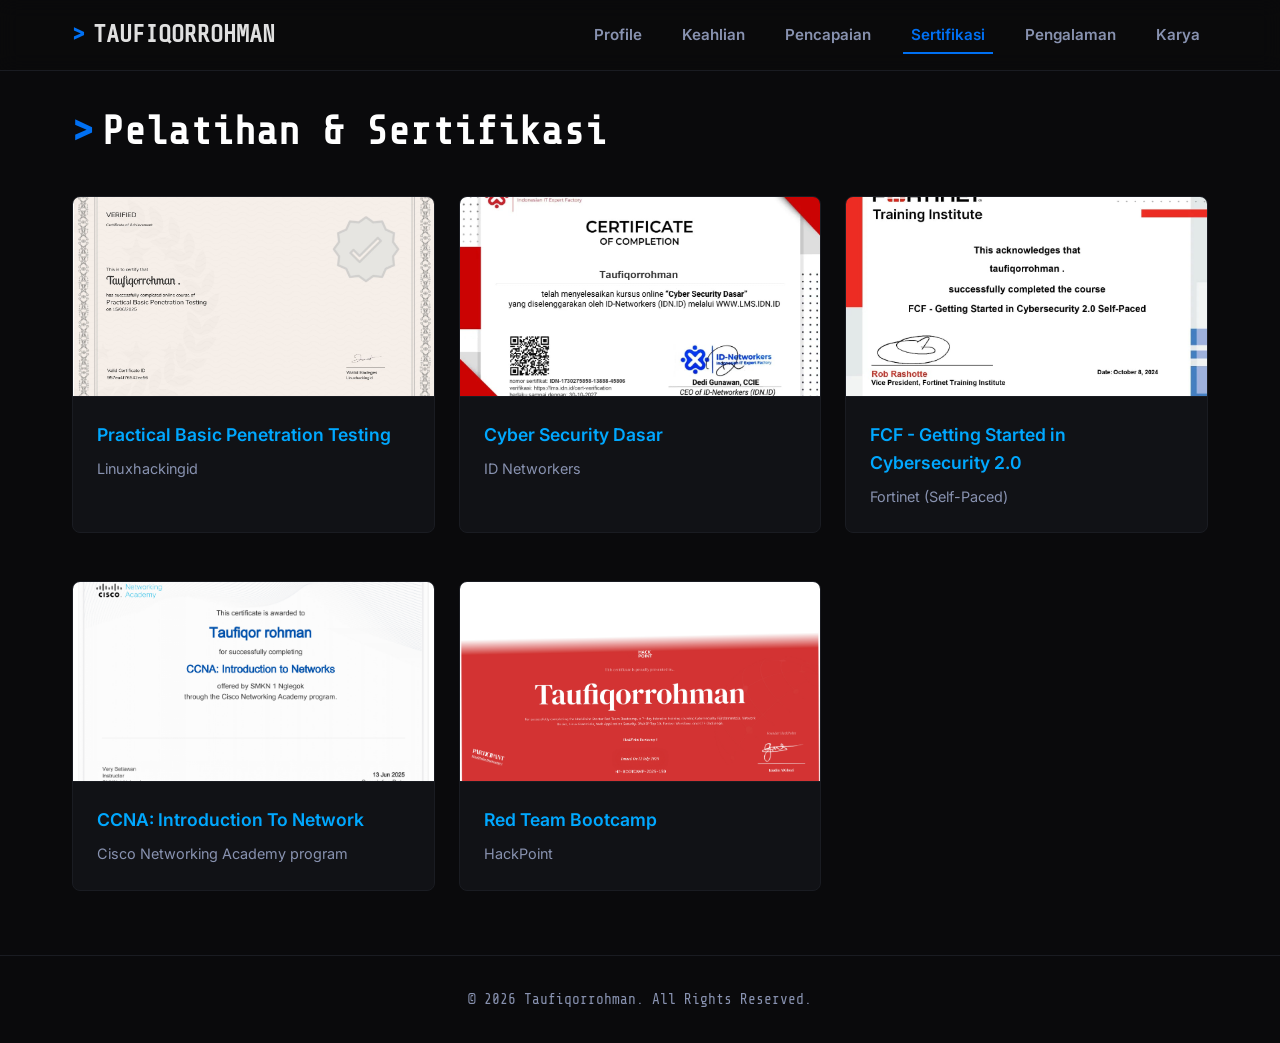
==== certificates.html @ 52c1dd0f "web portofolio" ====
<!DOCTYPE html>
<html lang="id">

<head>
    <meta charset="UTF-8">
    <meta name="viewport" content="width=device-width, initial-scale=1.0">
    <title>Taufiqorrohman | Sertifikasi</title>
    <link rel="stylesheet" href="style.css">
</head>

<body>
    <header class="header">
        <nav class="nav-container">
            <a href="index.html" class="logo"><span>></span> TAUFIQORROHMAN</a>
            <ul class="nav-links">
                <li><a href="index.html">Profile</a></li>
                <li><a href="skills.html">Keahlian</a></li>
                <li><a href="achievements.html">Pencapaian</a></li>
                <li><a href="certificates.html">Sertifikasi</a></li>
                <li><a href="experience.html">Pengalaman</a></li>
                <li><a href="projects.html">Karya</a></li>
            </ul>
            <div class="hamburger">
                <span class="hamburger-line line1"></span>
                <span class="hamburger-line line2"></span>
                <span class="hamburger-line line3"></span>
            </div>
        </nav>
    </header>

    <main class="main-content">
        <h1 class="section-title">Pelatihan & Sertifikasi</h1>

        <div style="display: grid; grid-template-columns: repeat(auto-fit, minmax(300px, 1fr)); gap: 1.5rem;">
            <div class="card" style="padding: 0; overflow: hidden; display: flex; flex-direction: column;">
                <img src="public/certificates/linuxhackingid_bpn.jpeg" alt="Penetration Testing Certificate"
                    style="width: 100%; height: 200px; object-fit: cover; border-bottom: 1px solid var(--border-color);">
                <div style="padding: 1.5rem;">
                    <h3 style="font-size: 1.1rem;">Practical Basic Penetration Testing</h3>
                    <p style="color: var(--text-muted); font-size: 0.9rem;">Linuxhackingid</p>
                </div>
            </div>

            <div class="card" style="padding: 0; overflow: hidden; display: flex; flex-direction: column;">
                <img src="public/certificates/cyber_security_dasar_idn.jpeg" alt="Cyber Security Certificate"
                    style="width: 100%; height: 200px; object-fit: cover; border-bottom: 1px solid var(--border-color);">
                <div style="padding: 1.5rem;">
                    <h3 style="font-size: 1.1rem;">Cyber Security Dasar</h3>
                    <p style="color: var(--text-muted); font-size: 0.9rem;">ID Networkers</p>
                </div>
            </div>

            <div class="card" style="padding: 0; overflow: hidden; display: flex; flex-direction: column;">
                <img src="public/certificates/fortinet_gettingstarted_cs_20.jpeg" alt="Fortinet Certificate"
                    style="width: 100%; height: 200px; object-fit: cover; border-bottom: 1px solid var(--border-color);">
                <div style="padding: 1.5rem;">
                    <h3 style="font-size: 1.1rem;">FCF - Getting Started in Cybersecurity 2.0</h3>
                    <p style="color: var(--text-muted); font-size: 0.9rem;">Fortinet (Self-Paced)</p>
                </div>
            </div>

            <div class="card" style="padding: 0; overflow: hidden; display: flex; flex-direction: column;">
                <img src="public/certificates/ccna_itn.jpg" alt="CCNA Certificate"
                    style="width: 100%; height: 200px; object-fit: cover; border-bottom: 1px solid var(--border-color);">
                <div style="padding: 1.5rem;">
                    <h3 style="font-size: 1.1rem;">CCNA: Introduction To Network</h3>
                    <p style="color: var(--text-muted); font-size: 0.9rem;">Cisco Networking Academy program</p>
                </div>
            </div>

            <div class="card" style="padding: 0; overflow: hidden; display: flex; flex-direction: column;">
                <img src="public/certificates/bootcamp_hackpoint.jpg" alt="Red Team Bootcamp"
                    style="width: 100%; height: 200px; object-fit: cover; border-bottom: 1px solid var(--border-color);">
                <div style="padding: 1.5rem;">
                    <h3 style="font-size: 1.1rem;">Red Team Bootcamp</h3>
                    <p style="color: var(--text-muted); font-size: 0.9rem;">HackPoint</p>
                </div>
            </div>
        </div>
    </main>

    <footer>
        <p>&copy; 2026 Taufiqorrohman. All Rights Reserved.</p>
    </footer>

    <script src="script.js"></script>
</body>

</html>
---- style.css ----
@import url('https://fonts.googleapis.com/css2?family=Share+Tech+Mono&family=Inter:wght@400;600;800&display=swap');

:root {
    --bg-color: #0a0a0c;
    --card-bg: #111216;
    --primary-blue: #0070f3;
    --secondary-blue: #00a8ff;
    --text-white: #e0e0e0;
    --text-muted: #8892b0;
    --border-color: #1a1c22;
    --glow-color: rgba(0, 112, 243, 0.4);
    --font-mono: 'Share Tech Mono', monospace;
    --font-sans: 'Inter', sans-serif;
}

* {
    margin: 0;
    padding: 0;
    box-sizing: border-box;
}

body {
    background-color: var(--bg-color);
    color: var(--text-white);
    font-family: var(--font-sans);
    line-height: 1.6;
    overflow-x: hidden;
}

h1,
h2,
h3,
h4,
h5,
h6 {
    color: #ffffff;
    font-weight: 600;
}

a {
    color: var(--primary-blue);
    text-decoration: none;
    transition: color 0.3s ease;
}

a:hover {
    color: var(--secondary-blue);
}

/* Navbar container */
.header {
    position: fixed;
    top: 0;
    width: 100%;
    background-color: rgba(10, 10, 12, 0.9);
    backdrop-filter: blur(10px);
    border-bottom: 1px solid var(--border-color);
    z-index: 1000;
    padding: 1rem 0;
}

.nav-container {
    max-width: 1200px;
    margin: 0 auto;
    display: flex;
    justify-content: space-between;
    align-items: center;
    padding: 0 2rem;
}

.logo {
    font-family: var(--font-mono);
    font-size: 1.5rem;
    font-weight: bold;
    color: var(--text-white);
    text-decoration: none;
    display: flex;
    align-items: center;
    gap: 0.5rem;
}

.logo span {
    color: var(--primary-blue);
}

/* Desktop Nav */
.nav-links {
    display: flex;
    gap: 1.5rem;
    list-style: none;
}

.nav-links a {
    color: var(--text-muted);
    font-size: 0.95rem;
    font-weight: 600;
    padding: 0.5rem 0.5rem;
    position: relative;
}

.nav-links a::after {
    content: '';
    position: absolute;
    bottom: -2px;
    left: 0;
    width: 0;
    height: 2px;
    background-color: var(--primary-blue);
    transition: width 0.3s ease;
}

.nav-links a:hover {
    color: var(--text-white);
}

.nav-links a:hover::after,
.nav-links a.active::after {
    width: 100%;
}

.nav-links a.active {
    color: var(--primary-blue);
}

/* Hamburger */
.hamburger {
    display: none;
    cursor: pointer;
    background: none;
    border: none;
    padding: 0.5rem;
}

.hamburger-line {
    display: block;
    width: 25px;
    height: 3px;
    margin: 5px 0;
    background-color: var(--text-white);
    transition: transform 0.3s, opacity 0.3s;
}

/* Main Content Wrapper */
.main-content {
    max-width: 1200px;
    margin: 100px auto 40px;
    padding: 0 2rem;
    min-height: calc(100vh - 140px);
}

/* Cyber Section Heading */
.section-title {
    font-size: 2.5rem;
    margin-bottom: 2rem;
    font-family: var(--font-mono);
    display: flex;
    align-items: center;
}

.section-title::before {
    content: '>';
    color: var(--primary-blue);
    margin-right: 0.5rem;
}

/* Card Style */
.card {
    background-color: var(--card-bg);
    border: 1px solid var(--border-color);
    border-radius: 8px;
    padding: 1.5rem;
    margin-bottom: 1.5rem;
    transition: transform 0.3s ease, box-shadow 0.3s ease;
}

.card:hover {
    transform: translateY(-5px);
    box-shadow: 0 5px 15px var(--glow-color);
    border-color: var(--primary-blue);
}

.card h3 {
    margin-bottom: 0.5rem;
    color: var(--secondary-blue);
}

/* Typing Effect Elements (Legacy) */
.terminal-block {
    background-color: #050505;
    border: 1px solid #333;
    border-left: 4px solid var(--primary-blue);
    padding: 1rem;
    font-family: var(--font-mono);
    color: #00ff00;
    border-radius: 4px;
    margin: 1.5rem 0;
}

.terminal-block p {
    margin: 0;
}

.terminal-block span.prompt {
    color: var(--primary-blue);
    margin-right: 8px;
}

/* Professional Profile Section */
.profile-section {
    display: flex;
    gap: 2rem;
    align-items: center;
    margin-bottom: 2rem;
}

.profile-img {
    width: 250px;
    height: 250px;
    border-radius: 50%;
    object-fit: cover;
    border: 3px solid var(--primary-blue);
    box-shadow: 0 0 20px var(--glow-color);
}

.profile-desc {
    flex: 1;
}

.profile-desc p {
    font-size: 1.1rem;
    color: var(--text-white);
    margin-bottom: 1rem;
    line-height: 1.8;
}

@media (max-width: 768px) {
    .profile-section {
        flex-direction: column;
        text-align: center;
    }
}

/* Footer */
footer {
    text-align: center;
    padding: 2rem;
    border-top: 1px solid var(--border-color);
    color: var(--text-muted);
    font-size: 0.9rem;
    font-family: var(--font-mono);
}

/* Mobile Responsive */
@media (max-width: 768px) {
    .nav-links {
        position: fixed;
        right: -100%;
        top: 60px;
        flex-direction: column;
        background-color: var(--card-bg);
        width: 100%;
        text-align: center;
        transition: right 0.3s ease;
        padding: 2rem 0;
        border-bottom: 1px solid var(--border-color);
        box-shadow: 0 10px 20px rgba(0, 0, 0, 0.5);
    }

    .nav-links.nav-active {
        right: 0;
    }

    .nav-links li {
        margin: 1rem 0;
    }

    .hamburger {
        display: block;
    }

    .hamburger.toggle .line1 {
        transform: rotate(-45deg) translate(-5px, 6px);
    }

    .hamburger.toggle .line2 {
        opacity: 0;
    }

    .hamburger.toggle .line3 {
        transform: rotate(45deg) translate(-5px, -6px);
    }

    .section-title {
        font-size: 2rem;
    }
}
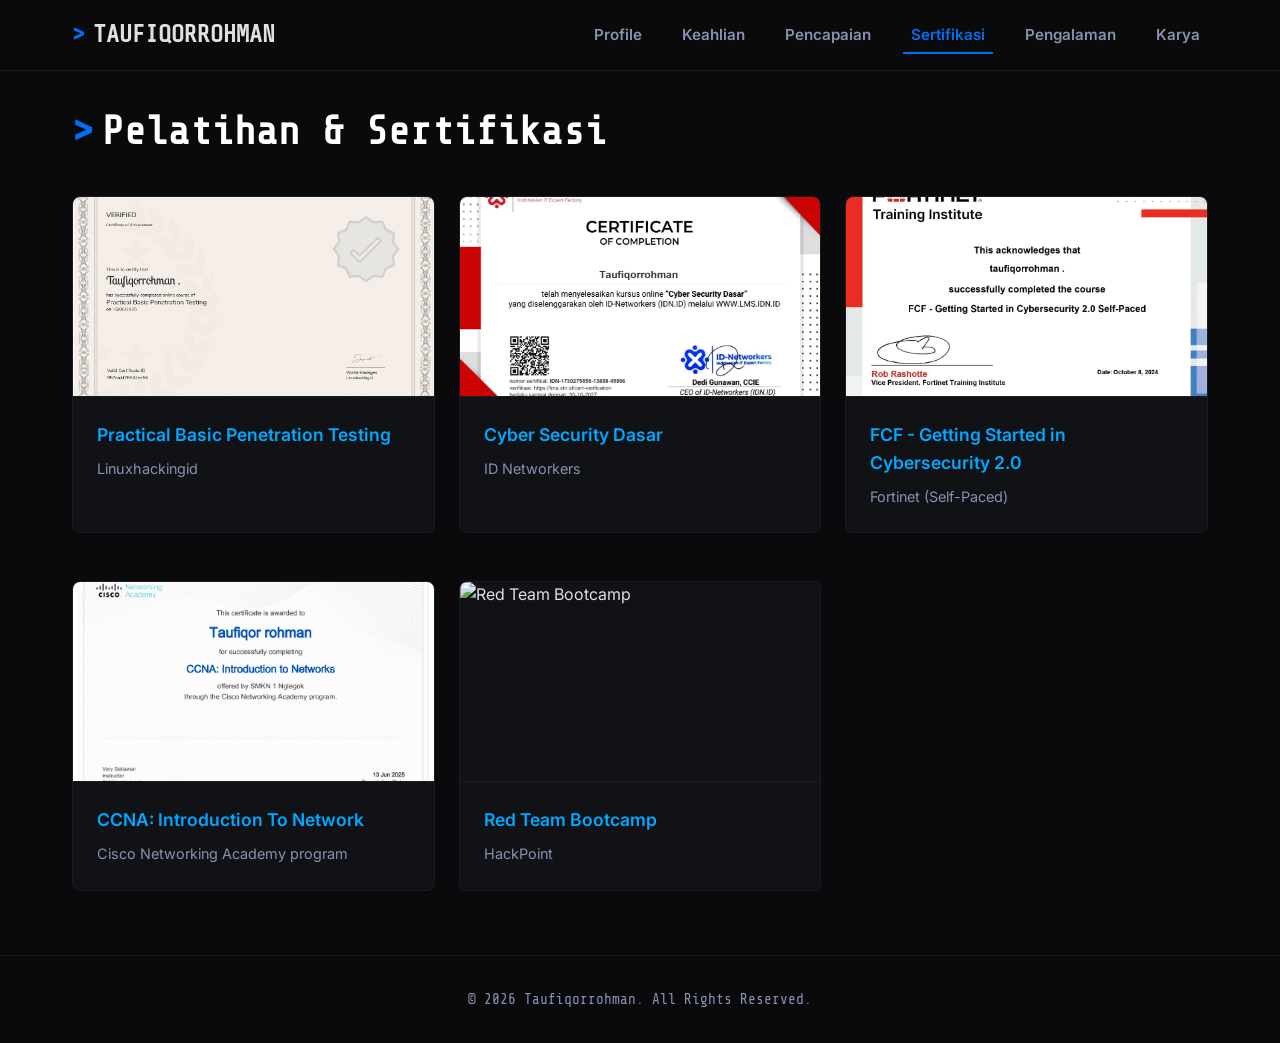
==== commit a858db8a: "last commit" ====
--- a/certificates.html
+++ b/certificates.html
@@ -69,7 +69,7 @@
             </div>
 
             <div class="card" style="padding: 0; overflow: hidden; display: flex; flex-direction: column;">
-                <img src="public/certificates/bootcamp_hackpoint.jpg" alt="Red Team Bootcamp"
+                <img src="public/certificates/bootcamp_hackpoint.jepg" alt="Red Team Bootcamp"
                     style="width: 100%; height: 200px; object-fit: cover; border-bottom: 1px solid var(--border-color);">
                 <div style="padding: 1.5rem;">
                     <h3 style="font-size: 1.1rem;">Red Team Bootcamp</h3>
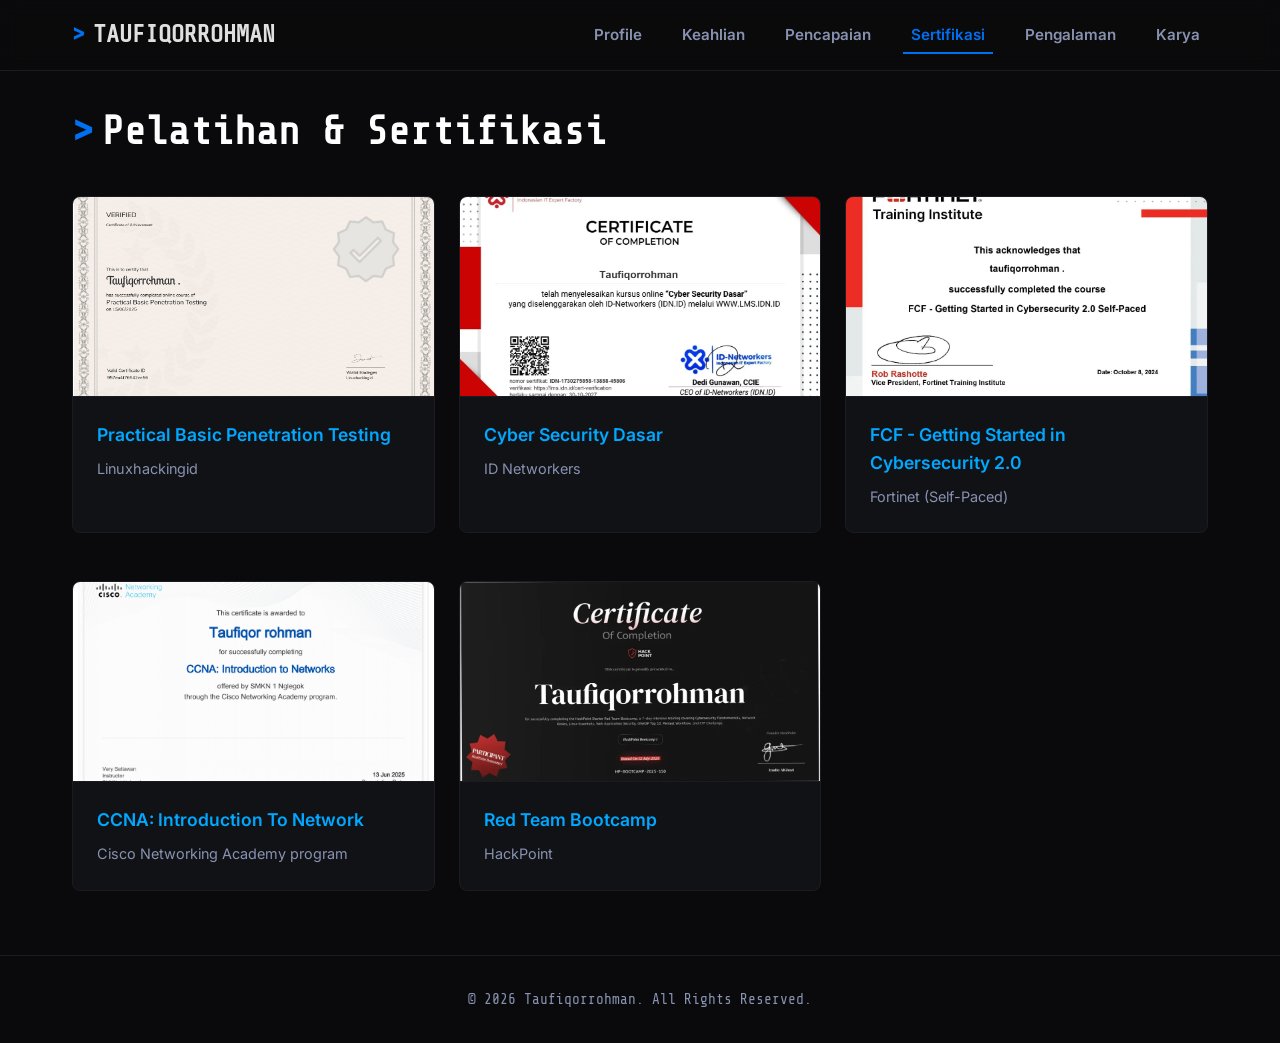
==== commit a65008dd: "last commit" ====
--- a/certificates.html
+++ b/certificates.html
@@ -69,7 +69,7 @@
             </div>
 
             <div class="card" style="padding: 0; overflow: hidden; display: flex; flex-direction: column;">
-                <img src="public/certificates/bootcamp_hackpoint.jepg" alt="Red Team Bootcamp"
+                <img src="public/certificates/bootcamp_hackpoint.jpeg" alt="Red Team Bootcamp"
                     style="width: 100%; height: 200px; object-fit: cover; border-bottom: 1px solid var(--border-color);">
                 <div style="padding: 1.5rem;">
                     <h3 style="font-size: 1.1rem;">Red Team Bootcamp</h3>
